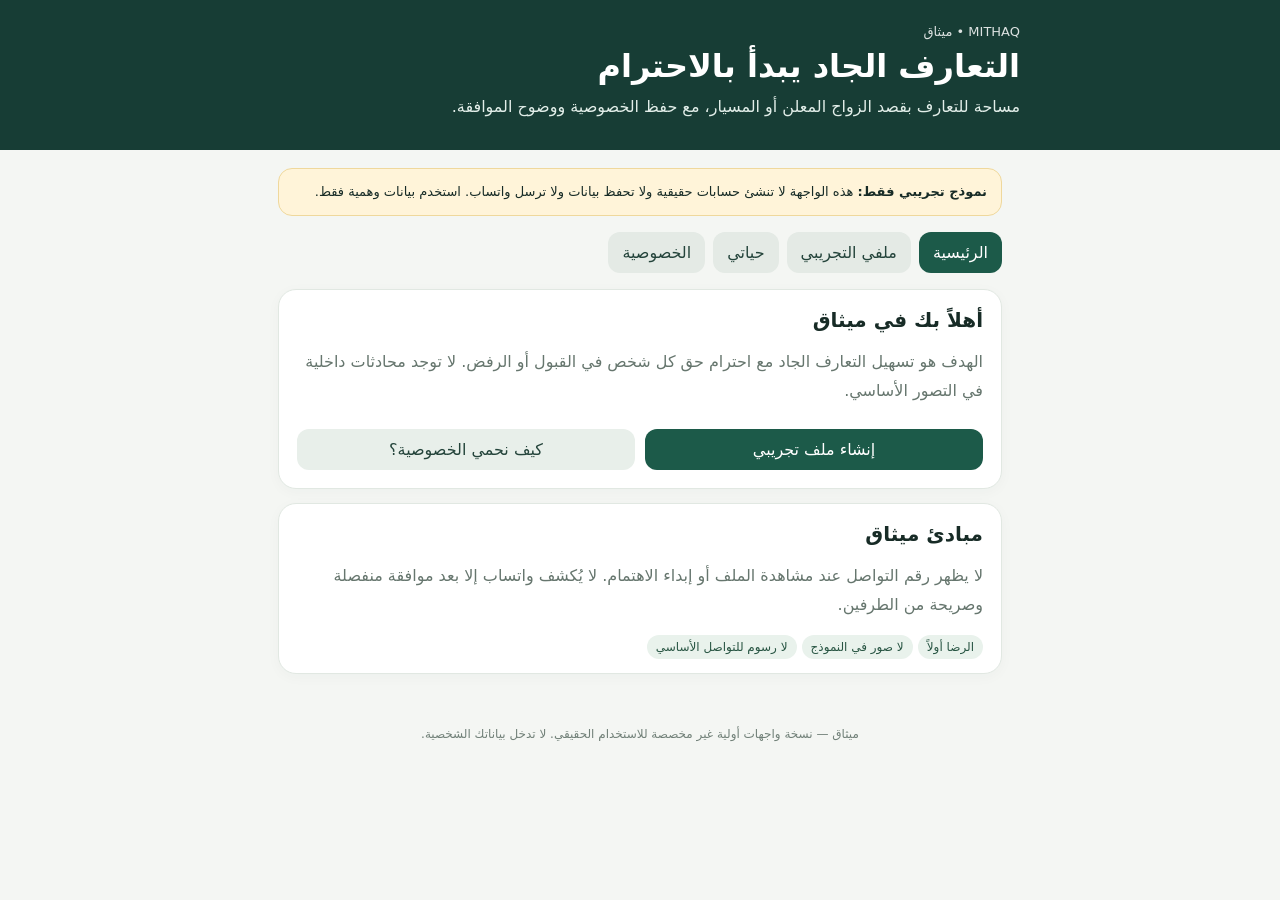
==== prototype/index.html @ 62066288 "Add first static MITHAQ web prototype" ====
<!doctype html>
<html lang="ar" dir="rtl">
<head>
  <meta charset="utf-8">
  <meta name="viewport" content="width=device-width, initial-scale=1">
  <meta name="theme-color" content="#173d35">
  <title>ميثاق | نموذج أولي</title>
  <style>
    :root{font-family:system-ui,-apple-system,"Segoe UI",sans-serif;color:#172b26;background:#f4f6f3}
    *{box-sizing:border-box}body{margin:0}header{background:#173d35;color:white;padding:24px 18px 28px}
    .wrap{max-width:760px;margin:auto}.brand{font-size:13px;opacity:.85}.hero h1{font-size:32px;margin:8px 0}.hero p{line-height:1.8;margin:0;color:#e2eee9}
    main{padding:18px}.notice{background:#fff4d9;border:1px solid #efd89c;padding:12px 14px;border-radius:14px;line-height:1.7;font-size:13px;margin-bottom:16px}
    nav{display:flex;gap:8px;overflow:auto;margin:0 0 16px}nav button,.action{border:0;border-radius:12px;padding:11px 14px;font:inherit;cursor:pointer}
    nav button{background:#e4eae5;color:#24443b;white-space:nowrap}nav button.active,.action{background:#1c5a49;color:white}
    .card{background:white;border:1px solid #e1e8e2;border-radius:18px;padding:18px;margin-bottom:14px;box-shadow:0 3px 14px #173d3508}
    h2{font-size:20px;margin:0 0 12px}.muted{color:#66766e;line-height:1.8}.profile{display:flex;align-items:center;justify-content:space-between;gap:12px}
    .tag{font-size:12px;background:#e9f2ec;color:#285543;padding:5px 9px;border-radius:20px}.field{margin:12px 0}
    label{display:block;font-size:14px;margin-bottom:6px}input,textarea,select{width:100%;padding:12px;border:1px solid #cbd8cf;border-radius:11px;font:inherit;background:#fff}
    textarea{min-height:110px;resize:vertical}.action{margin-top:8px}.action.secondary{background:#e8efea;color:#24443b}
    .row{display:flex;gap:10px;flex-wrap:wrap}.row>*{flex:1}.hidden{display:none}.profile h3{margin:0 0 4px}
    footer{text-align:center;color:#718078;font-size:12px;padding:18px;line-height:1.8}
  </style>
</head>
<body>
<header><div class="wrap hero"><div class="brand">MITHAQ • ميثاق</div><h1>التعارف الجاد يبدأ بالاحترام</h1><p>مساحة للتعارف بقصد الزواج المعلن أو المسيار، مع حفظ الخصوصية ووضوح الموافقة.</p></div></header>
<main class="wrap">
  <div class="notice"><strong>نموذج تجريبي فقط:</strong> هذه الواجهة لا تنشئ حسابات حقيقية ولا تحفظ بيانات ولا ترسل واتساب. استخدم بيانات وهمية فقط.</div>
  <nav aria-label="التنقل">
    <button class="active" data-tab="home">الرئيسية</button><button data-tab="profile">ملفي التجريبي</button><button data-tab="life">حياتي</button><button data-tab="safety">الخصوصية</button>
  </nav>
  <section id="home" class="tab">
    <div class="card"><h2>أهلاً بك في ميثاق</h2><p class="muted">الهدف هو تسهيل التعارف الجاد مع احترام حق كل شخص في القبول أو الرفض. لا توجد محادثات داخلية في التصور الأساسي.</p><div class="row"><button class="action" data-go="profile">إنشاء ملف تجريبي</button><button class="action secondary" data-go="safety">كيف نحمي الخصوصية؟</button></div></div>
    <div class="card"><h2>مبادئ ميثاق</h2><p class="muted">لا يظهر رقم التواصل عند مشاهدة الملف أو إبداء الاهتمام. لا يُكشف واتساب إلا بعد موافقة منفصلة وصريحة من الطرفين.</p><span class="tag">الرضا أولاً</span> <span class="tag">لا صور في النموذج</span> <span class="tag">لا رسوم للتواصل الأساسي</span></div>
  </section>
  <section id="profile" class="tab hidden">
    <div class="card"><h2>ملف تجريبي</h2><div class="field"><label for="country">الدولة (تجريبي)</label><select id="country"><option>السعودية</option><option>دولة أخرى — لاحقاً</option></select></div>
    <div class="field"><label for="kind">نوع الزواج المرغوب</label><select id="kind"><option>الزواج المعلن</option><option>زواج المسيار</option><option>كلاهما</option></select></div>
    <div class="field"><label for="about">نبذة تجريبية قصيرة</label><textarea id="about" placeholder="اكتب وصفاً وهمياً لا يتضمن بيانات شخصية"></textarea></div><button class="action" id="interest">إبداء اهتمام تجريبي</button><p id="profileMsg" class="muted" aria-live="polite"></p></div>
  </section>
  <section id="life" class="tab hidden">
    <div class="card"><h2>حياتي</h2><p class="muted">المبدأ المقترح: نص فقط دون صور أو فيديو أو أرقام أو رموز أو إيموجي. هذه النسخة تعرض الفكرة ولا تحفظ النص.</p><div class="field"><label for="lifeText">اكتب نصاً تجريبياً</label><textarea id="lifeText" placeholder="اكتب كلماتك هنا دون معلومات حقيقية"></textarea></div><p id="lifeMsg" class="muted" aria-live="polite"></p></div>
  </section>
  <section id="safety" class="tab hidden">
    <div class="card"><h2>كيف تتم الموافقة؟</h2><ol class="muted"><li>يمكن إرسال طلب وصول دون كشف الرقم.</li><li>صاحب الملف يختار القبول أو الرفض.</li><li>بعد القبول، يوافق كل طرف بشكل مستقل على كشف وسيلة التواصل.</li><li>لا يُكشف الرقم إلا بعد اكتمال موافقة الطرفين.</li></ol><p class="muted">الموافقة على التواصل لا تعني الموافقة على الزواج. ويمكن إيقاف الكشف مستقبلاً، مع العلم أن ما شاهده الطرف الآخر سابقاً قد لا يمكن استرجاعه.</p></div>
    <div class="card"><h2>الجهات الرسمية</h2><p class="muted">ستضاف روابط المحاكم والجهات الرسمية بعد التحقق من مصادرها لكل دولة. ميثاق منصة مستقلة وليس جهة حكومية أو جهة إصدار عقود.</p></div>
  </section>
</main>
<footer>ميثاق — نسخة واجهات أولية غير مخصصة للاستخدام الحقيقي. لا تدخل بياناتك الشخصية.</footer>
<script>
  const tabs=[...document.querySelectorAll('.tab')], nav=[...document.querySelectorAll('nav button')];
  function show(id){tabs.forEach(x=>x.classList.toggle('hidden',x.id!==id));nav.forEach(x=>x.classList.toggle('active',x.dataset.tab===id));}
  nav.forEach(b=>b.addEventListener('click',()=>show(b.dataset.tab)));
  document.querySelectorAll('[data-go]').forEach(b=>b.addEventListener('click',()=>show(b.dataset.go)));
  document.getElementById('interest').addEventListener('click',()=>{document.getElementById('profileMsg').textContent='تم تسجيل اهتمام تجريبي على الشاشة فقط. لم يتم إرسال أي طلب أو كشف أي بيانات.';});
  document.getElementById('lifeText').addEventListener('input',e=>{const bad=/[0-9٠-٩۰-۹\p{S}\p{P}\p{Emoji_Presentation}]/u.test(e.target.value);document.getElementById('lifeMsg').textContent=bad?'تذكير: التصور النهائي لقسم حياتي يسمح بالحروف والكلمات فقط. لم يتم حفظ النص.':'لم يتم حفظ النص؛ هذه معاينة محلية فقط.';});
</script>
</body>
</html>
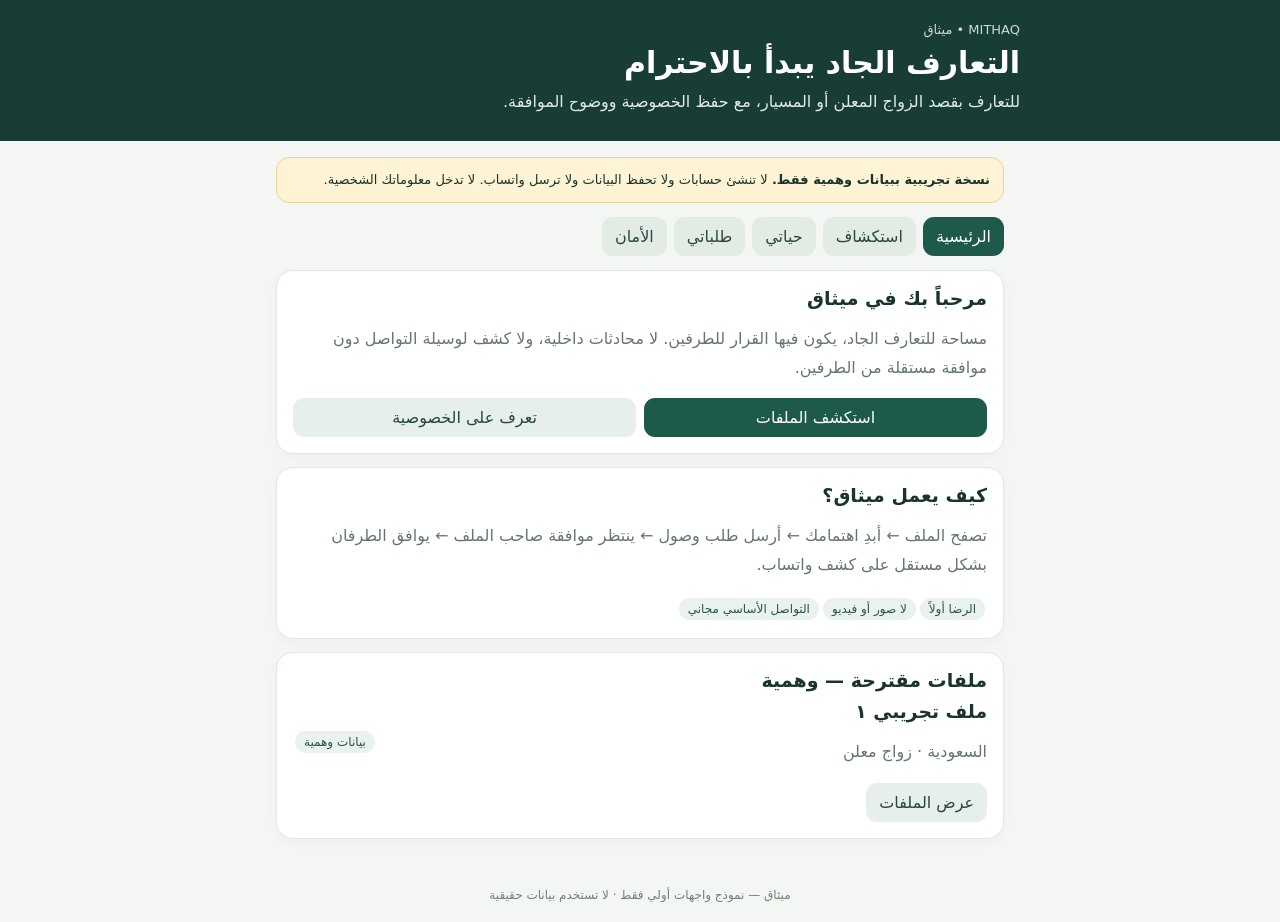
==== commit 2688b52c: "Build interactive MITHAQ app interface prototype" ====
--- a/prototype/index.html
+++ b/prototype/index.html
@@ -1,58 +1,46 @@
 <!doctype html>
 <html lang="ar" dir="rtl">
 <head>
-  <meta charset="utf-8">
-  <meta name="viewport" content="width=device-width, initial-scale=1">
-  <meta name="theme-color" content="#173d35">
-  <title>ميثاق | نموذج أولي</title>
-  <style>
-    :root{font-family:system-ui,-apple-system,"Segoe UI",sans-serif;color:#172b26;background:#f4f6f3}
-    *{box-sizing:border-box}body{margin:0}header{background:#173d35;color:white;padding:24px 18px 28px}
-    .wrap{max-width:760px;margin:auto}.brand{font-size:13px;opacity:.85}.hero h1{font-size:32px;margin:8px 0}.hero p{line-height:1.8;margin:0;color:#e2eee9}
-    main{padding:18px}.notice{background:#fff4d9;border:1px solid #efd89c;padding:12px 14px;border-radius:14px;line-height:1.7;font-size:13px;margin-bottom:16px}
-    nav{display:flex;gap:8px;overflow:auto;margin:0 0 16px}nav button,.action{border:0;border-radius:12px;padding:11px 14px;font:inherit;cursor:pointer}
-    nav button{background:#e4eae5;color:#24443b;white-space:nowrap}nav button.active,.action{background:#1c5a49;color:white}
-    .card{background:white;border:1px solid #e1e8e2;border-radius:18px;padding:18px;margin-bottom:14px;box-shadow:0 3px 14px #173d3508}
-    h2{font-size:20px;margin:0 0 12px}.muted{color:#66766e;line-height:1.8}.profile{display:flex;align-items:center;justify-content:space-between;gap:12px}
-    .tag{font-size:12px;background:#e9f2ec;color:#285543;padding:5px 9px;border-radius:20px}.field{margin:12px 0}
-    label{display:block;font-size:14px;margin-bottom:6px}input,textarea,select{width:100%;padding:12px;border:1px solid #cbd8cf;border-radius:11px;font:inherit;background:#fff}
-    textarea{min-height:110px;resize:vertical}.action{margin-top:8px}.action.secondary{background:#e8efea;color:#24443b}
-    .row{display:flex;gap:10px;flex-wrap:wrap}.row>*{flex:1}.hidden{display:none}.profile h3{margin:0 0 4px}
-    footer{text-align:center;color:#718078;font-size:12px;padding:18px;line-height:1.8}
-  </style>
-</head>
+<meta charset="utf-8"><meta name="viewport" content="width=device-width,initial-scale=1">
+<meta name="theme-color" content="#173d35"><title>ميثاق | نموذج التطبيق</title>
+<style>
+:root{font-family:system-ui,-apple-system,"Segoe UI",sans-serif;color:#19342c;background:#f3f6f2}*{box-sizing:border-box}body{margin:0}.wrap{max-width:760px;margin:auto}
+header{background:#173d35;color:#fff;padding:22px 18px 24px}.brand{font-size:13px;opacity:.8}.hero h1{margin:8px 0;font-size:30px}.hero p{margin:0;line-height:1.8;color:#e1ece6}
+main{padding:16px}.demo{background:#fff3d6;border:1px solid #ead49c;border-radius:13px;padding:11px 13px;font-size:13px;line-height:1.7;margin-bottom:14px}
+nav{display:flex;gap:7px;overflow:auto;margin-bottom:14px}button{font:inherit;cursor:pointer;border:0;border-radius:11px;padding:10px 13px}nav button{white-space:nowrap;background:#e3ebe5;color:#29483d}nav button.active,.primary{background:#1d5a49;color:white}
+.card{background:#fff;border:1px solid #e0e8e1;border-radius:17px;padding:16px;margin-bottom:13px;box-shadow:0 3px 14px #173d3508}.muted{color:#66766e;line-height:1.8}.tag{display:inline-block;background:#e9f2ec;color:#285543;padding:4px 9px;border-radius:30px;font-size:12px;margin:2px}
+h2{font-size:19px;margin:0 0 10px}.profile{display:flex;justify-content:space-between;gap:10px;align-items:center}.profile h3{margin:0 0 4px}.avatar{width:45px;height:45px;border-radius:50%;background:#e4eee7;display:grid;place-items:center;font-size:21px;flex:none}
+.row{display:flex;gap:8px;flex-wrap:wrap}.row>*{flex:1}.secondary{background:#e7efea;color:#24483b}.field{margin:12px 0}label{display:block;font-size:14px;margin-bottom:6px}input,select,textarea{width:100%;font:inherit;border:1px solid #cbd8cf;border-radius:10px;padding:11px;background:#fff}textarea{min-height:125px}.tab.hidden{display:none}.notice{font-size:13px;color:#64736b;line-height:1.8}footer{text-align:center;padding:20px;color:#718078;font-size:12px}
+</style></head>
 <body>
-<header><div class="wrap hero"><div class="brand">MITHAQ • ميثاق</div><h1>التعارف الجاد يبدأ بالاحترام</h1><p>مساحة للتعارف بقصد الزواج المعلن أو المسيار، مع حفظ الخصوصية ووضوح الموافقة.</p></div></header>
+<header><div class="wrap hero"><div class="brand">MITHAQ • ميثاق</div><h1>التعارف الجاد يبدأ بالاحترام</h1><p>للتعارف بقصد الزواج المعلن أو المسيار، مع حفظ الخصوصية ووضوح الموافقة.</p></div></header>
 <main class="wrap">
-  <div class="notice"><strong>نموذج تجريبي فقط:</strong> هذه الواجهة لا تنشئ حسابات حقيقية ولا تحفظ بيانات ولا ترسل واتساب. استخدم بيانات وهمية فقط.</div>
-  <nav aria-label="التنقل">
-    <button class="active" data-tab="home">الرئيسية</button><button data-tab="profile">ملفي التجريبي</button><button data-tab="life">حياتي</button><button data-tab="safety">الخصوصية</button>
-  </nav>
-  <section id="home" class="tab">
-    <div class="card"><h2>أهلاً بك في ميثاق</h2><p class="muted">الهدف هو تسهيل التعارف الجاد مع احترام حق كل شخص في القبول أو الرفض. لا توجد محادثات داخلية في التصور الأساسي.</p><div class="row"><button class="action" data-go="profile">إنشاء ملف تجريبي</button><button class="action secondary" data-go="safety">كيف نحمي الخصوصية؟</button></div></div>
-    <div class="card"><h2>مبادئ ميثاق</h2><p class="muted">لا يظهر رقم التواصل عند مشاهدة الملف أو إبداء الاهتمام. لا يُكشف واتساب إلا بعد موافقة منفصلة وصريحة من الطرفين.</p><span class="tag">الرضا أولاً</span> <span class="tag">لا صور في النموذج</span> <span class="tag">لا رسوم للتواصل الأساسي</span></div>
-  </section>
-  <section id="profile" class="tab hidden">
-    <div class="card"><h2>ملف تجريبي</h2><div class="field"><label for="country">الدولة (تجريبي)</label><select id="country"><option>السعودية</option><option>دولة أخرى — لاحقاً</option></select></div>
-    <div class="field"><label for="kind">نوع الزواج المرغوب</label><select id="kind"><option>الزواج المعلن</option><option>زواج المسيار</option><option>كلاهما</option></select></div>
-    <div class="field"><label for="about">نبذة تجريبية قصيرة</label><textarea id="about" placeholder="اكتب وصفاً وهمياً لا يتضمن بيانات شخصية"></textarea></div><button class="action" id="interest">إبداء اهتمام تجريبي</button><p id="profileMsg" class="muted" aria-live="polite"></p></div>
-  </section>
-  <section id="life" class="tab hidden">
-    <div class="card"><h2>حياتي</h2><p class="muted">المبدأ المقترح: نص فقط دون صور أو فيديو أو أرقام أو رموز أو إيموجي. هذه النسخة تعرض الفكرة ولا تحفظ النص.</p><div class="field"><label for="lifeText">اكتب نصاً تجريبياً</label><textarea id="lifeText" placeholder="اكتب كلماتك هنا دون معلومات حقيقية"></textarea></div><p id="lifeMsg" class="muted" aria-live="polite"></p></div>
-  </section>
-  <section id="safety" class="tab hidden">
-    <div class="card"><h2>كيف تتم الموافقة؟</h2><ol class="muted"><li>يمكن إرسال طلب وصول دون كشف الرقم.</li><li>صاحب الملف يختار القبول أو الرفض.</li><li>بعد القبول، يوافق كل طرف بشكل مستقل على كشف وسيلة التواصل.</li><li>لا يُكشف الرقم إلا بعد اكتمال موافقة الطرفين.</li></ol><p class="muted">الموافقة على التواصل لا تعني الموافقة على الزواج. ويمكن إيقاف الكشف مستقبلاً، مع العلم أن ما شاهده الطرف الآخر سابقاً قد لا يمكن استرجاعه.</p></div>
-    <div class="card"><h2>الجهات الرسمية</h2><p class="muted">ستضاف روابط المحاكم والجهات الرسمية بعد التحقق من مصادرها لكل دولة. ميثاق منصة مستقلة وليس جهة حكومية أو جهة إصدار عقود.</p></div>
-  </section>
-</main>
-<footer>ميثاق — نسخة واجهات أولية غير مخصصة للاستخدام الحقيقي. لا تدخل بياناتك الشخصية.</footer>
+<div class="demo"><strong>نسخة تجريبية ببيانات وهمية فقط.</strong> لا تنشئ حسابات ولا تحفظ البيانات ولا ترسل واتساب. لا تدخل معلوماتك الشخصية.</div>
+<nav aria-label="التنقل"><button class="active" data-tab="home">الرئيسية</button><button data-tab="search">استكشاف</button><button data-tab="life">حياتي</button><button data-tab="requests">طلباتي</button><button data-tab="safety">الأمان</button></nav>
+<section id="home" class="tab">
+<div class="card"><h2>مرحباً بك في ميثاق</h2><p class="muted">مساحة للتعارف الجاد، يكون فيها القرار للطرفين. لا محادثات داخلية، ولا كشف لوسيلة التواصل دون موافقة مستقلة من الطرفين.</p><div class="row"><button class="primary" data-go="search">استكشف الملفات</button><button class="secondary" data-go="safety">تعرف على الخصوصية</button></div></div>
+<div class="card"><h2>كيف يعمل ميثاق؟</h2><p class="muted">تصفح الملف ← أبدِ اهتمامك ← أرسل طلب وصول ← ينتظر موافقة صاحب الملف ← يوافق الطرفان بشكل مستقل على كشف واتساب.</p><span class="tag">الرضا أولاً</span><span class="tag">لا صور أو فيديو</span><span class="tag">التواصل الأساسي مجاني</span></div>
+<div class="card"><h2>ملفات مقترحة — وهمية</h2><div class="profile"><div><h3>ملف تجريبي ١</h3><p class="muted">السعودية · زواج معلن</p></div><span class="tag">بيانات وهمية</span></div><button class="secondary" data-go="search">عرض الملفات</button></div>
+</section>
+<section id="search" class="tab hidden">
+<div class="card"><h2>استكشاف الملفات</h2><div class="field"><label for="country">الدولة</label><select id="country"><option value="all">كل الدول التجريبية</option><option>السعودية</option><option>دولة أخرى</option></select></div><div class="field"><label for="kind">نوع الزواج</label><select id="kind"><option value="all">الكل</option><option>الزواج المعلن</option><option>زواج المسيار</option></select></div>
+<div id="profiles">
+<div class="card profile-card" data-country="السعودية" data-kind="الزواج المعلن"><div class="profile"><div class="avatar">م</div><div style="flex:1"><h3>ملف تجريبي ألف</h3><p class="muted">السعودية · الزواج المعلن</p></div><span class="tag">وهمي</span></div><p class="muted">مثال توضيحي لملف عام لا يمثل شخصاً حقيقياً.</p><button class="primary interest">إبداء اهتمام</button></div>
+<div class="card profile-card" data-country="السعودية" data-kind="زواج المسيار"><div class="profile"><div class="avatar">ن</div><div style="flex:1"><h3>ملف تجريبي باء</h3><p class="muted">السعودية · زواج المسيار</p></div><span class="tag">وهمي</span></div><p class="muted">مثال توضيحي لملف عام لا يمثل شخصاً حقيقياً.</p><button class="primary interest">إبداء اهتمام</button></div>
+<div class="card profile-card" data-country="دولة أخرى" data-kind="الزواج المعلن"><div class="profile"><div class="avatar">س</div><div style="flex:1"><h3>ملف تجريبي جيم</h3><p class="muted">دولة أخرى · الزواج المعلن</p></div><span class="tag">وهمي</span></div><p class="muted">مثال توضيحي لملف عام لا يمثل شخصاً حقيقياً.</p><button class="primary interest">إبداء اهتمام</button></div>
+</div><p id="searchMsg" class="muted" aria-live="polite"></p></div>
+</section>
+<section id="life" class="tab hidden"><div class="card"><h2>حياتي</h2><p class="muted">المبدأ المعتمد: نص مكتوب فقط، بلا صور أو فيديو أو أرقام أو رموز أو إيموجي. هذه المعاينة لا تحفظ النص.</p><label for="lifeText">مساحة كتابة تجريبية</label><textarea id="lifeText" placeholder="اكتب نصاً وهمياً للتجربة فقط"></textarea><p id="lifeMsg" class="notice" aria-live="polite">لم يتم حفظ أي شيء.</p></div></section>
+<section id="requests" class="tab hidden"><div class="card"><h2>الاهتمامات وطلبات الوصول</h2><p class="muted">ستظهر هنا الطلبات في النسخة الفعلية. في هذه المعاينة، الأزرار لا ترسل طلبات حقيقية.</p><div id="requestList" class="muted">لا توجد طلبات تجريبية بعد.</div></div></section>
+<section id="safety" class="tab hidden"><div class="card"><h2>خصوصيتك أولاً</h2><ul class="muted"><li>لا يظهر رقم واتساب عند مشاهدة الملف أو إبداء الاهتمام.</li><li>لا يُكشف الرقم إلا بعد موافقة منفصلة وصريحة من الطرفين.</li><li>طلب الوصول ليس موافقة على الزواج.</li><li>يمكن إيقاف الكشف مستقبلاً، لكن لا يمكن استرجاع ما حفظه الطرف الآخر سابقاً.</li></ul></div><div class="card"><h2>تنبيه قانوني</h2><p class="muted">ميثاق منصة مستقلة وليس جهة حكومية أو مأذوناً أو محكمة. تخضع الخدمات الفعلية لمراجعة قانونية وأمنية في كل دولة قبل الإطلاق.</p></div></section>
+</main><footer>ميثاق — نموذج واجهات أولي فقط · لا تستخدم بيانات حقيقية</footer>
 <script>
-  const tabs=[...document.querySelectorAll('.tab')], nav=[...document.querySelectorAll('nav button')];
-  function show(id){tabs.forEach(x=>x.classList.toggle('hidden',x.id!==id));nav.forEach(x=>x.classList.toggle('active',x.dataset.tab===id));}
-  nav.forEach(b=>b.addEventListener('click',()=>show(b.dataset.tab)));
-  document.querySelectorAll('[data-go]').forEach(b=>b.addEventListener('click',()=>show(b.dataset.go)));
-  document.getElementById('interest').addEventListener('click',()=>{document.getElementById('profileMsg').textContent='تم تسجيل اهتمام تجريبي على الشاشة فقط. لم يتم إرسال أي طلب أو كشف أي بيانات.';});
-  document.getElementById('lifeText').addEventListener('input',e=>{const bad=/[0-9٠-٩۰-۹\p{S}\p{P}\p{Emoji_Presentation}]/u.test(e.target.value);document.getElementById('lifeMsg').textContent=bad?'تذكير: التصور النهائي لقسم حياتي يسمح بالحروف والكلمات فقط. لم يتم حفظ النص.':'لم يتم حفظ النص؛ هذه معاينة محلية فقط.';});
-</script>
-</body>
-</html>+const tabs=[...document.querySelectorAll('.tab')],nav=[...document.querySelectorAll('nav button')];
+function show(id){tabs.forEach(t=>t.classList.toggle('hidden',t.id!==id));nav.forEach(b=>b.classList.toggle('active',b.dataset.tab===id));}
+nav.forEach(b=>b.addEventListener('click',()=>show(b.dataset.tab)));
+document.querySelectorAll('[data-go]').forEach(b=>b.addEventListener('click',()=>show(b.dataset.go)));
+function filter(){const c=document.getElementById('country').value,k=document.getElementById('kind').value;let n=0;document.querySelectorAll('.profile-card').forEach(p=>{const ok=(c==='all'||p.dataset.country===c)&&(k==='all'||p.dataset.kind===k);p.style.display=ok?'block':'none';if(ok)n++;});document.getElementById('searchMsg').textContent='عدد الملفات التجريبية المعروضة: '+n;}
+document.getElementById('country').addEventListener('change',filter);document.getElementById('kind').addEventListener('change',filter);
+document.querySelectorAll('.interest').forEach((b,i)=>b.addEventListener('click',()=>{document.getElementById('requestList').textContent='اهتمام تجريبي بالملف '+(i+1)+' — لم يُرسل إلى أي شخص ولم تُكشف أي بيانات.';show('requests');}));
+document.getElementById('lifeText').addEventListener('input',e=>{const bad=/[0-9٠-٩۰-۹\p{S}\p{P}\p{Emoji_Presentation}]/u.test(e.target.value);document.getElementById('lifeMsg').textContent=bad?'تذكير: قسم حياتي في التصميم النهائي مخصص للحروف والكلمات فقط. لا يتم حفظ النص.':'معاينة محلية فقط؛ لم يتم حفظ النص.';});
+</script></body></html>
